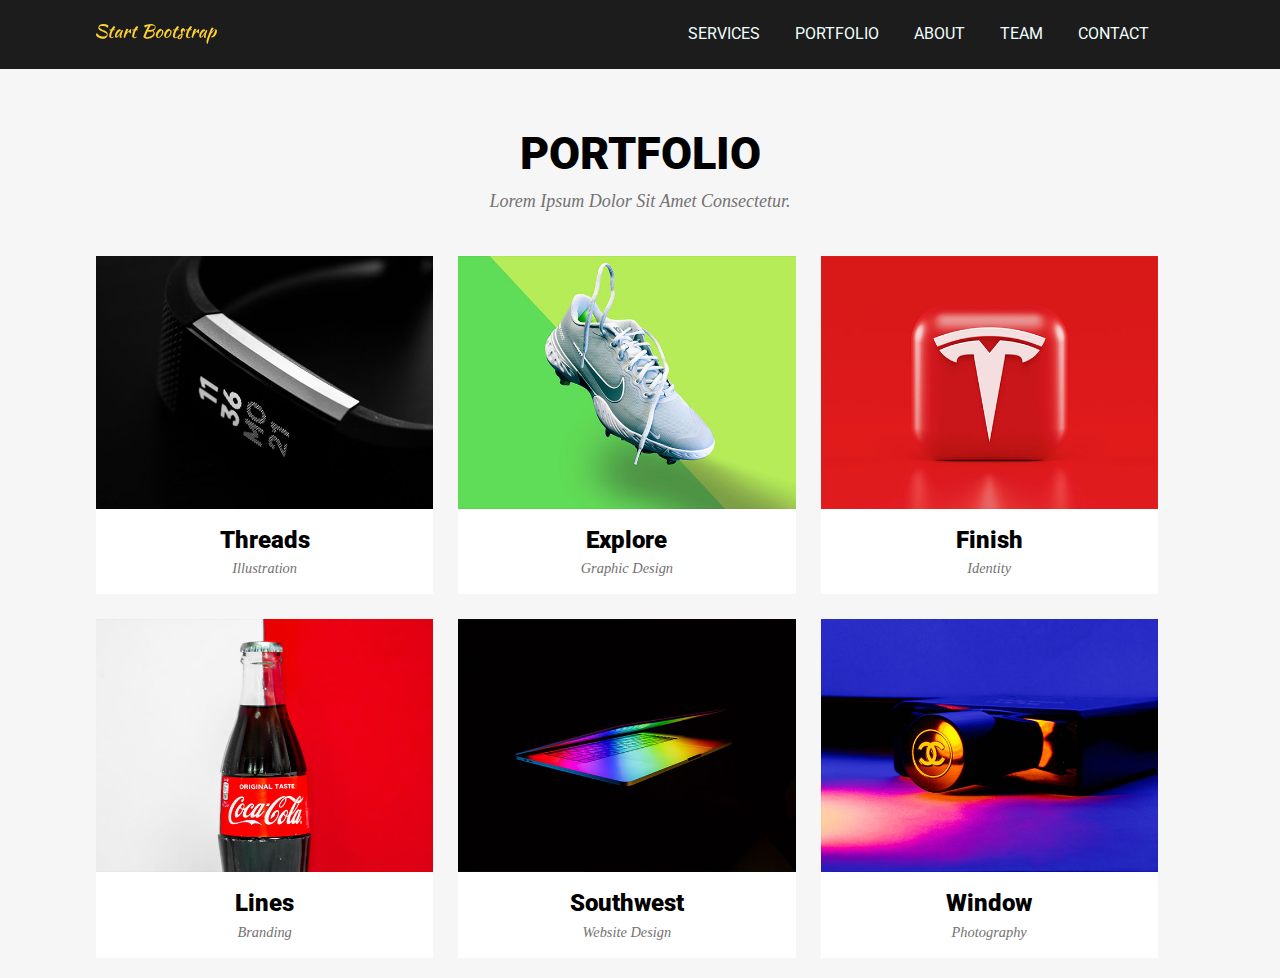
==== index.html @ 1b71a114 "Update and rename TASK3.html to index.html" ====
<!DOCTYPE html>
<html lang="en">
<head>
  <link rel="stylesheet" href="TASK3.CSS"/>
  <title>TASK3</title>
</head>
<body>
  <div class="navbar">
    <div class="container">
      <div class="logo">
        <img src="images/navbar-logo.svg" alt="start bootstrap logo" />
      </div>
      <div class="list">
        <ul>
          <li><a href="#">services</a></li>
          <li><a href="#">portfolio</a></li>
          <li><a href="#">about</a></li>
          <li><a href="#">team</a></li>
          <li><a href="#">contact</a></li>
        </ul>
      </div>
    </div>
  </div>

  <div class="portfolio">
    <div class="container">
      <div class="title">
        <h2>portfolio</h2>
        <p>Lorem ipsum dolor sit amet consectetur.</p>
      </div>
      <div class="items">
        <div class="item">
          <img src="images/threads.jpg"/>
          <h3>threads</h3>
          <p>illustration</p>
        </div>
        <div class="item">
          <img src="images/2.jpg"/>
          <h3>explore</h3>
          <p>graphic Design</p>
        </div>
        <div class="item">
          <img src="images/3.jpg"/>
          <h3>finish</h3>
          <p>identity</p>
        </div>
        <div class="item">
          <img src="images/4.jpg"/>
          <h3>lines</h3>
          <p>branding</p>
        </div>
        <div class="item">
          <img src="images/5.jpg"/>
          <h3>southwest</h3>
          <p>website Design</p>
        </div>
        <div class="item">
          <img src="images/6.jpg"/>
          <h3>window</h3>
          <p>photography</p>
        </div>
      </div>
    </div>
  </div>
</body>
</html>
---- TASK3.CSS ----
@import url('https://fonts.googleapis.com/css2?family=Roboto&display=swap');

/*Public style*/
*{
  margin:0;
  border: 0cap;
  box-sizing: border-box;
}

a{
  text-decoration-line: none;
}
ul{
  list-style-type: none;
}
.container{
  width: 85%;
  margin: auto;
  padding-top: 1.6% ;
  padding-bottom: 1.6% ;
}
body{
  background-color: rgb(246, 246, 246);
}


/*navbar*/
.navbar .container{
  display: flex;
  justify-content :space-between;
}
.navbar{
  background-color: rgb(28, 28, 28);
  width: 100%;
  position: sticky;
  top: 0px;
}
.logo{
  margin-top: .3%;
}
.list{
  margin-top: .3%;
  margin-left: 350px;
}
.logo img{
  width:60%;
}
.list ul{
  display: flex;
}
.list ul li{
  margin-right:35px;
}
.list ul li a{
  color: azure;
  text-transform:uppercase;
  font-family: 'Roboto', sans-serif;
  font-size: 100%;
}


/*portfolio*/
.portfolio{
  text-align: center;
}
.title h2{
  text-transform:uppercase;
  font-family: 'Roboto', sans-serif;
  font-size: 45px;
  font-weight: 900;
  margin-top: 3.5%;
  margin-bottom: 1%;
}
.title p{
  text-transform:capitalize;
  font-style: italic;
  font-size: 18px;
  font-weight: 500;
  margin-bottom: 4%;
  color: rgb(116, 114, 114);
}
.items{
  display: flex;
  flex-wrap: wrap;
  gap:25px 25px;
}
.item{
  display: flex;
  flex-wrap: wrap;
  flex-direction:  column;
  width: 31%;
  background-color: rgb(255, 255, 255);
}
.item img{
  width: 100%;
  margin-bottom: 5%;
}
.item h3{
  margin-bottom: 2%;
  font-family: 'Roboto', sans-serif;
  font-size: 150%;
  font-weight: 900;
  text-transform: capitalize;
}
.item p{
  text-transform:capitalize;
  font-style: italic;
  font-size: 90%;
  font-weight: 500;
  margin-bottom: 5%;
  color: rgb(116, 114, 114);
}
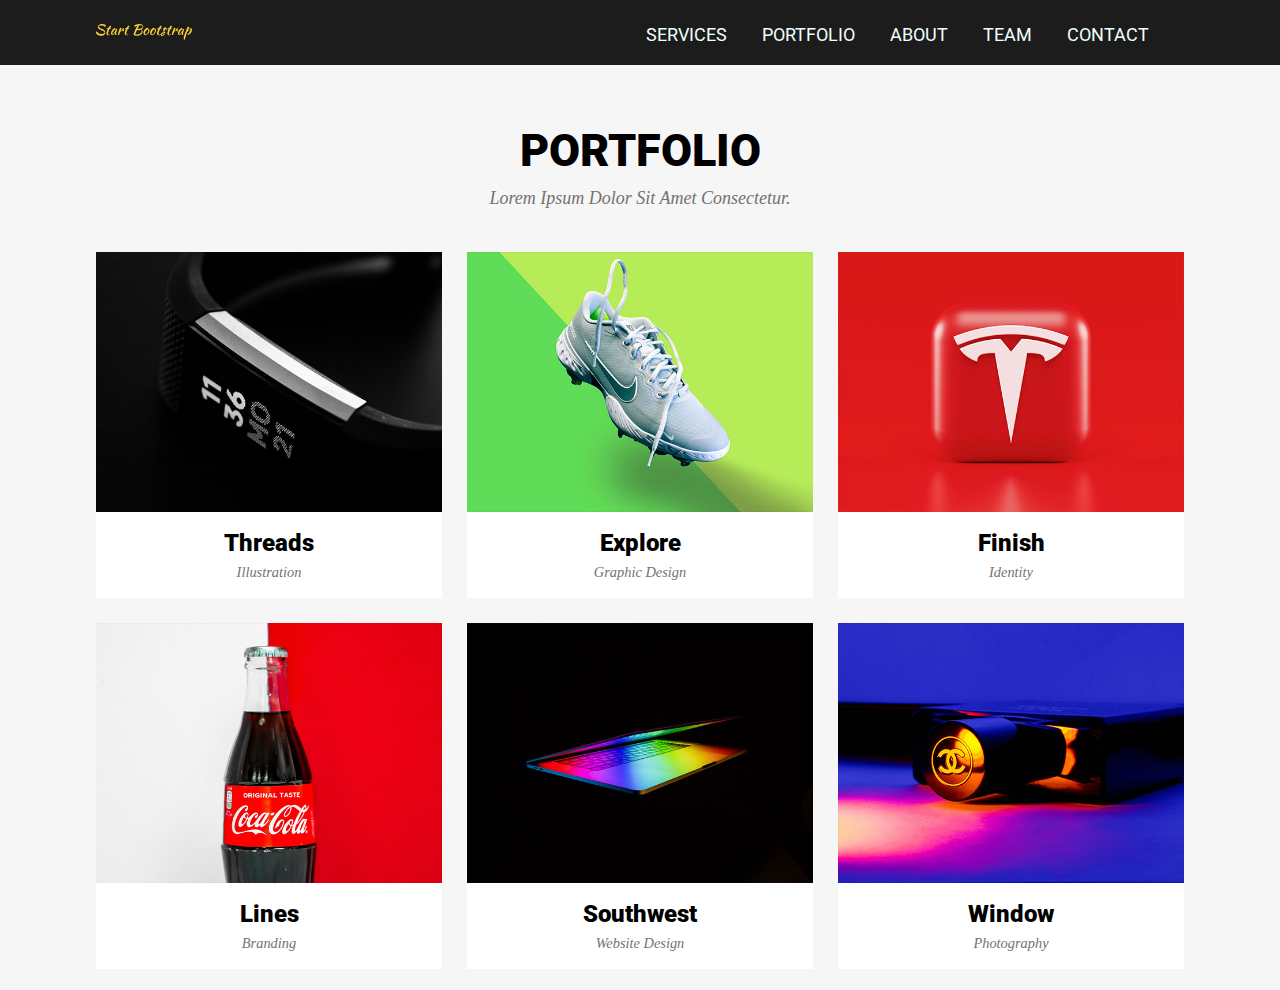
==== commit 1bd302b1: "Update index.html" ====
--- a/index.html
+++ b/index.html
@@ -1,8 +1,9 @@
 <!DOCTYPE html>
 <html lang="en">
 <head>
-  <link rel="stylesheet" href="TASK3.CSS"/>
-  <title>TASK3</title>
+  <link rel="stylesheet" href="https://cdnjs.cloudflare.com/ajax/libs/font-awesome/6.4.2/css/all.min.css" integrity="sha512-z3gLpd7yknf1YoNbCzqRKc4qyor8gaKU1qmn+CShxbuBusANI9QpRohGBreCFkKxLhei6S9CQXFEbbKuqLg0DA==" crossorigin="anonymous" referrerpolicy="no-referrer" />
+  <link rel="stylesheet" href="TASK4.CSS"/>
+  <title>TASK4</title>
 </head>
 <body>
   <div class="navbar">
@@ -29,36 +30,74 @@
         <p>Lorem ipsum dolor sit amet consectetur.</p>
       </div>
       <div class="items">
+       <div class="row">
         <div class="item">
-          <img src="images/threads.jpg"/>
+          <div class="picture">
+            <img src="images/threads.jpg"/>
+            <dic class="hov">
+              <i class="fa-solid fa-plus" style="color: #ffffff;"></i>
+            </dic>
+          </div>
           <h3>threads</h3>
           <p>illustration</p>
         </div>
         <div class="item">
-          <img src="images/2.jpg"/>
+          <div class="picture">
+            <img src="images/2.jpg"/>
+            <dic class="hov">
+              <i class="fa-solid fa-plus" style="color: #ffffff;"></i>
+            </dic>
+          </div>
           <h3>explore</h3>
           <p>graphic Design</p>
         </div>
         <div class="item">
-          <img src="images/3.jpg"/>
+          <div class="picture">
+            <img src="images/3.jpg"/>
+            <dic class="hov">
+              <i class="fa-solid fa-plus" style="color: #ffffff;"></i>
+            </dic>
+          </div>
+          
           <h3>finish</h3>
           <p>identity</p>
         </div>
+       </div>
+       <div class="row">
         <div class="item">
-          <img src="images/4.jpg"/>
+          <div class="picture">
+            <img src="images/4.jpg"/>
+            <dic class="hov">
+              <i class="fa-solid fa-plus" style="color: #ffffff;"></i>
+            </dic>
+          </div>
+          
           <h3>lines</h3>
           <p>branding</p>
         </div>
         <div class="item">
-          <img src="images/5.jpg"/>
+          <div class="picture">
+            <img src="images/5.jpg"/>
+            <dic class="hov">
+              <i class="fa-solid fa-plus" style="color: #ffffff;"></i>
+            </dic>
+          </div>
+          
           <h3>southwest</h3>
           <p>website Design</p>
         </div>
         <div class="item">
-          <img src="images/6.jpg"/>
+          <div class="picture">
+            <img src="images/6.jpg"/>
+            <dic class="hov">
+              <i class="fa-solid fa-plus" style="color: #ffffff;"></i>
+            </dic>
+          </div>
+          
           <h3>window</h3>
           <p>photography</p>
         </div>
+       </div>
       </div>
     </div>
   </div>
--- a/TASK4.CSS
+++ b/TASK4.CSS
@@ -0,0 +1,143 @@
+@import url('https://fonts.googleapis.com/css2?family=Roboto&display=swap');
+
+/*Public style*/
+*{
+  margin:0;
+  border: 0cap;
+  box-sizing: border-box;
+}
+
+a{
+  text-decoration-line: none;
+}
+ul{
+  list-style-type: none;
+}
+.container{
+  width: 85%;
+  margin: auto;
+  padding-top: 1.6% ;
+  padding-bottom: 1.6% ;
+}
+body{
+  background-color: rgb(246, 246, 246);
+}
+
+
+/*navbar*/
+.navbar .container{
+  display: flex;
+  justify-content :space-between;
+}
+.navbar{
+  background-color: rgb(28, 28, 28);
+  width: 100%;
+  position: sticky;
+  top: 0px;
+  z-index: 100;
+}
+.logo{
+  margin-top: .3%;
+}
+.list{
+  margin-top: .3%;
+  margin-left: 350px;
+}
+.logo img{
+  width:60%;
+}
+.list ul{
+  display: flex;
+}
+.list ul li{
+  margin-right:35px;
+}
+.list ul li a{
+  color: azure;
+  text-transform:uppercase;
+  font-family: 'Roboto', sans-serif;
+  font-size: 18px;
+}
+.list ul li a:hover{
+  color: #ffc800;
+}
+
+/*portfolio*/
+.portfolio{
+  text-align: center;
+}
+.title h2{
+  text-transform:uppercase;
+  font-family: 'Roboto', sans-serif;
+  font-size: 45px;
+  font-weight: 900;
+  margin-top: 3.5%;
+  margin-bottom: 1%;
+}
+.title p{
+  text-transform:capitalize;
+  font-style: italic;
+  font-size: 18px;
+  font-weight: 500;
+  margin-bottom: 4%;
+  color: rgb(116, 114, 114);
+}
+.items{
+  display: flex;
+  flex-wrap: wrap;
+  gap:25px;
+}
+.row{
+  display:flex ; 
+  gap:25px;
+}
+.item{
+  display: flex;
+  flex-wrap: wrap;
+  flex-direction:  column;
+  background-color: rgb(255, 255, 255);
+  position: relative;
+}
+.item img{
+  width: 100%;
+  display:block;
+}
+.item h3{
+  margin-top: 5%;
+  margin-bottom: 2%;
+  font-family: 'Roboto', sans-serif;
+  font-size: 150%;
+  font-weight: 900;
+  text-transform: capitalize;
+}
+.item p{
+  text-transform:capitalize;
+  font-style: italic;
+  font-size: 90%;
+  font-weight: 500;
+  margin-bottom: 5%;
+  color: rgb(116, 114, 114);
+}
+.picture{
+  background-color: aliceblue;
+  position: relative;
+}
+.hov{
+  position: absolute;
+  top: 0;
+  bottom: 0;
+  left: 0;
+  right: 0;
+  background-color: rgba(255, 200, 0, 0.9);
+
+  display: flex;
+  justify-content: center;
+  align-items: center;
+  opacity: 0;
+}
+.hov i{
+  font-size: 400%;
+}
+.hov:hover{
+  opacity: 1;
+}
